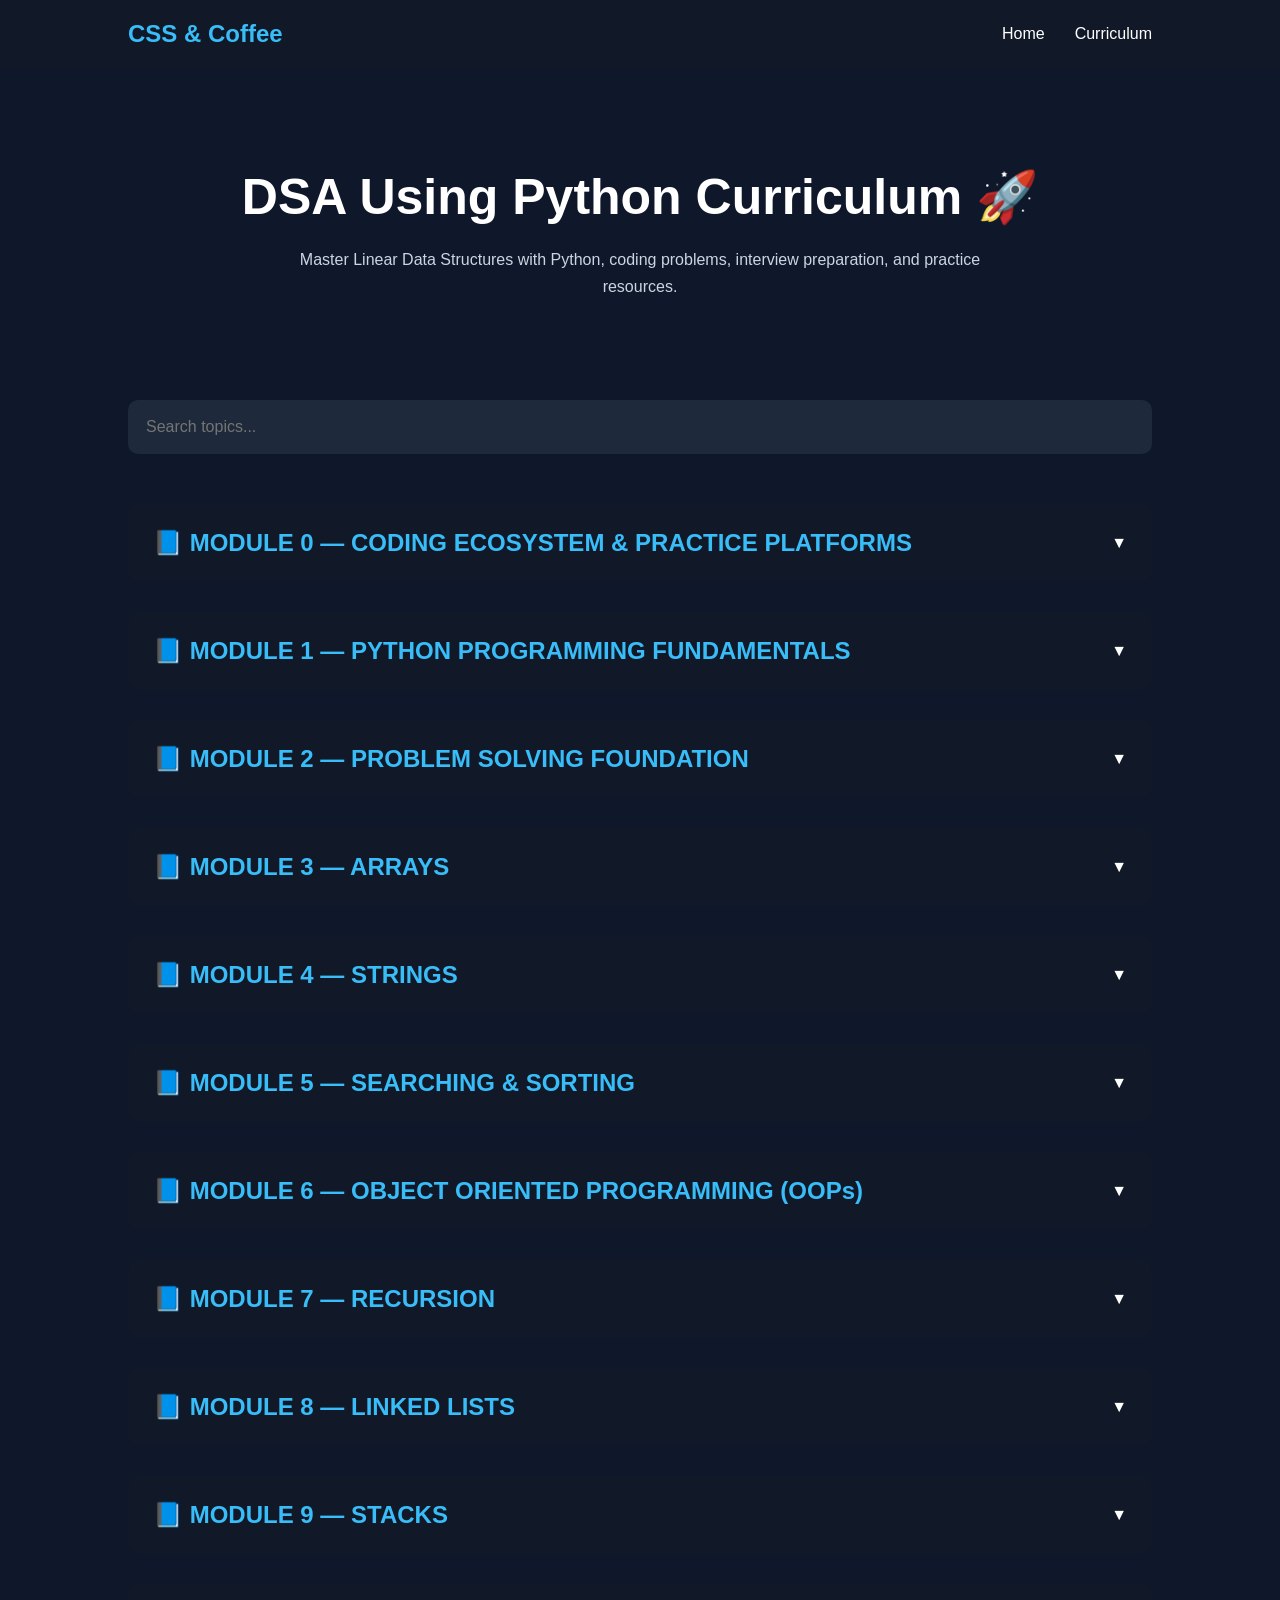
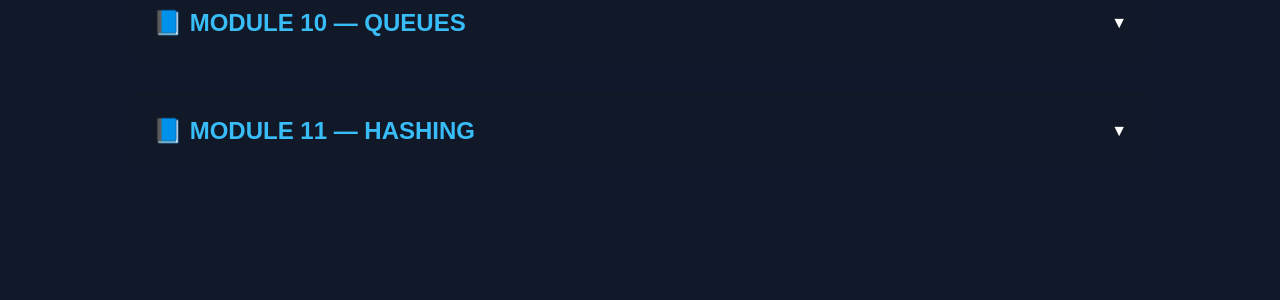
==== circulum.html @ c06bf8b6 "circulum website" ====
<!DOCTYPE html>
<html lang="en">
<head>
    <meta charset="UTF-8">
    <meta name="viewport" content="width=device-width, initial-scale=1.0">
    <title>Curriculum | DSA Using Python</title>

    <link rel="stylesheet" href="style.css">
</head>
<body>

    <!-- NAVBAR -->

    <nav class="navbar">

        <div class="logo">
            CSS & Coffee
        </div>

        <ul class="nav-links">
            <li><a href="index.html">Home</a></li>
            <li><a href="#">Curriculum</a></li>
        </ul>

    </nav>

    <!-- HEADER -->

    <section class="curriculum-header">

        <h1>DSA Using Python Curriculum 🚀</h1>

        <p>
            Master Linear Data Structures with Python,
            coding problems, interview preparation,
            and practice resources.
        </p>

    </section>

    <!-- SEARCH -->

    <section class="search-section">

        <input 
            type="text"
            id="searchInput"
            placeholder="Search topics..."
        >

    </section>

    <!-- CURRICULUM CONTAINER -->

    <section class="curriculum-container" id="curriculumContainer">

    </section>

    <script src="script.js"></script>

</body>
</html>
---- style.css ----
*{
    margin: 0;
    padding: 0;
    box-sizing: border-box;
}

body{
    font-family: Arial, Helvetica, sans-serif;
    background-color: #0f172a;
    color: white;
}

/* NAVBAR */

.navbar{
    display: flex;
    justify-content: space-between;
    align-items: center;

    padding: 20px 10%;
    background-color: #111827;

    position: sticky;
    top: 0;
}

.logo{
    font-size: 24px;
    font-weight: bold;
    color: #38bdf8;
}

.nav-links{
    display: flex;
    gap: 30px;
    list-style: none;
}

.nav-links a{
    color: white;
    text-decoration: none;
    transition: 0.3s;
}

.nav-links a:hover{
    color: #38bdf8;
}

/* HERO */

.hero{
    height: 90vh;

    display: flex;
    justify-content: center;
    align-items: center;

    text-align: center;
    padding: 0 10%;
}

.hero-content h1{
    font-size: 60px;
    margin-bottom: 20px;
}

.hero-content p{
    font-size: 20px;
    color: #cbd5e1;
    max-width: 800px;
    margin: auto;
    line-height: 1.7;
}

.hero-buttons{
    margin-top: 40px;

    display: flex;
    justify-content: center;
    gap: 20px;
}

.btn{
    padding: 14px 28px;
    border-radius: 8px;
    text-decoration: none;
    font-weight: bold;
}

.primary-btn{
    background-color: #38bdf8;
    color: black;
}

.secondary-btn{
    border: 2px solid #38bdf8;
    color: white;
}

/* FEATURES */

.features{
    padding: 100px 10%;
}

.features h2{
    text-align: center;
    font-size: 40px;
    margin-bottom: 60px;
}

.feature-grid{
    display: grid;
    grid-template-columns: repeat(auto-fit,minmax(250px,1fr));
    gap: 30px;
}

.feature-card{
    background-color: #1e293b;
    padding: 40px 30px;
    border-radius: 12px;
    transition: 0.3s;
}

.feature-card:hover{
    transform: translateY(-10px);
}

.feature-card h3{
    margin-bottom: 15px;
    color: #38bdf8;
}

/* PREVIEW */

.preview{
    padding: 100px 10%;
}

.preview h2{
    text-align: center;
    font-size: 40px;
    margin-bottom: 60px;
}

.preview-grid{
    display: grid;
    grid-template-columns: repeat(auto-fit,minmax(250px,1fr));
    gap: 30px;
}

.preview-card{
    background-color: #1e293b;
    padding: 40px;
    border-radius: 12px;
    text-align: center;
    transition: 0.3s;
}

.preview-card:hover{
    transform: scale(1.05);
}

.preview-card h3{
    color: #38bdf8;
}

/* FOOTER */

.footer{
    text-align: center;
    padding: 30px;
    background-color: #111827;
    color: #94a3b8;
}

/* RESPONSIVE */

@media(max-width:768px){

    .navbar{
        flex-direction: column;
        gap: 20px;
    }

    .hero-content h1{
        font-size: 40px;
    }

    .hero-buttons{
        flex-direction: column;
    }

}




/* CURRICULUM PAGE */

.curriculum-header{
    padding: 100px 10%;
    text-align: center;
}

.curriculum-header h1{
    font-size: 50px;
    margin-bottom: 20px;
}

.curriculum-header p{
    color: #cbd5e1;
    max-width: 700px;
    margin: auto;
    line-height: 1.7;
}

.search-section{
    padding: 0 10% 50px;
}

.search-section input{
    width: 100%;
    padding: 18px;

    border: none;
    border-radius: 10px;

    background-color: #1e293b;
    color: white;

    font-size: 16px;
}

.curriculum-container{
    padding: 0 10% 100px;
}

.module-card{
    background-color: #1e293b;
    border-radius: 12px;
    margin-bottom: 30px;
    overflow: hidden;
}

.module-header{
    padding: 25px;
    cursor: pointer;

    display: flex;
    justify-content: space-between;
    align-items: center;

    background-color: #111827;
}

.module-header h2{
    font-size: 24px;
    color: #38bdf8;
}

.module-content{
    display: none;
    padding: 30px;
}

.topic{
    margin-bottom: 30px;
}

.topic h3{
    margin-bottom: 15px;
    color: #f8fafc;
}

.topic ul{
    margin-left: 20px;
    color: #cbd5e1;
    line-height: 1.8;
}

.problem-section{
    margin-top: 15px;
}

.problem-badge{
    display: inline-block;

    padding: 6px 12px;
    border-radius: 20px;

    background-color: #38bdf8;
    color: black;

    font-size: 14px;
    margin-right: 10px;
    margin-top: 10px;
}

.rotate{
    transform: rotate(180deg);
}
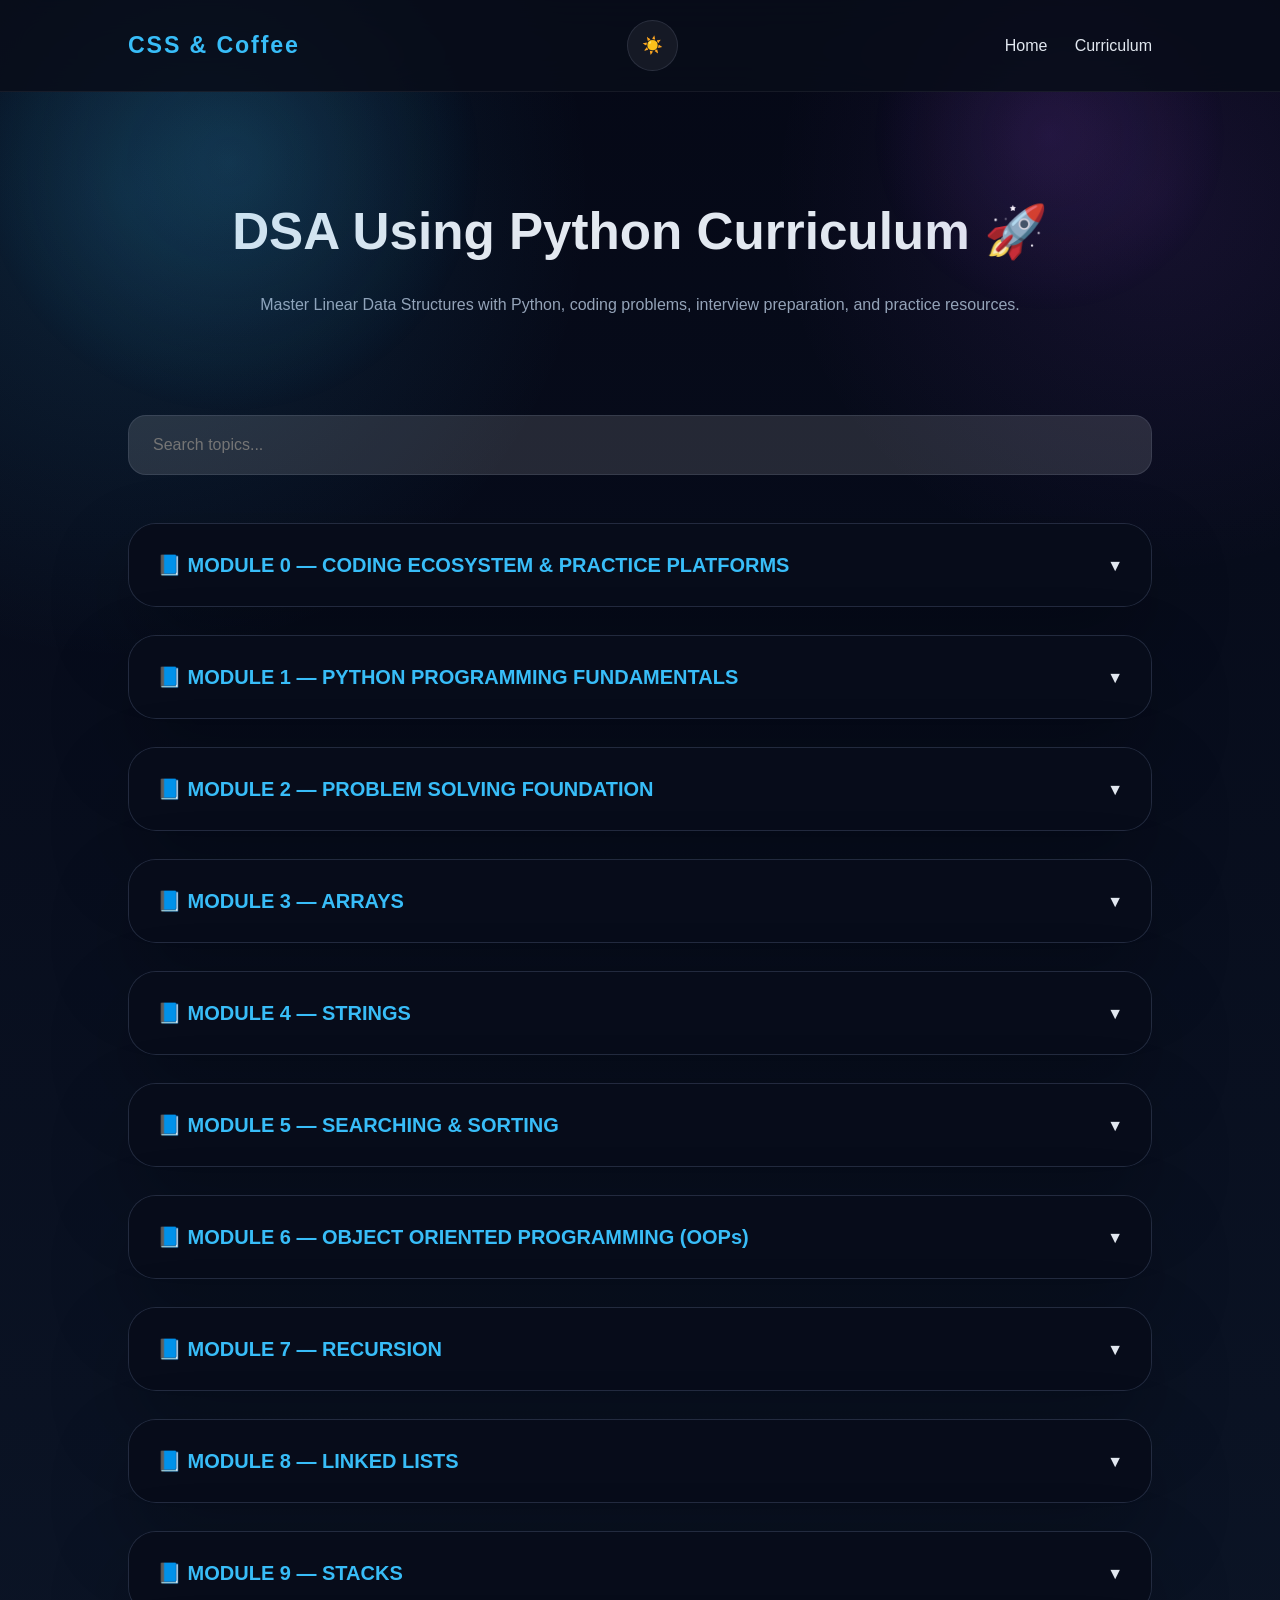
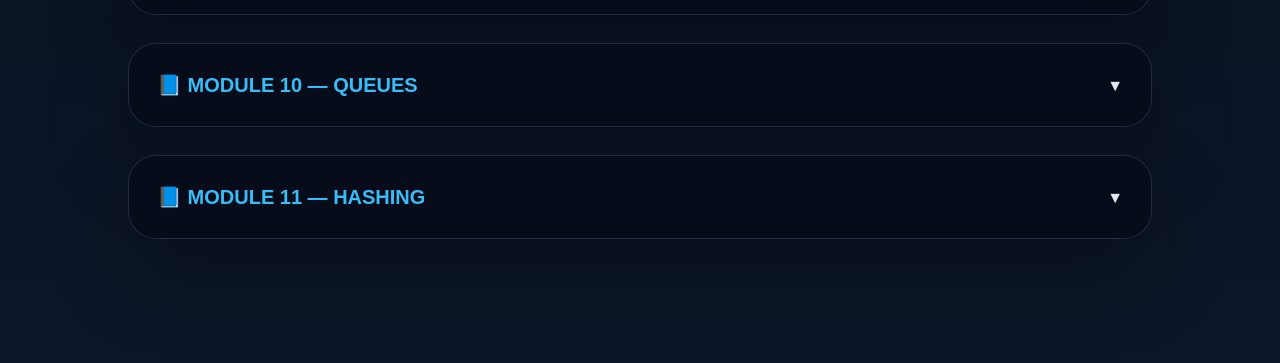
==== commit cb2f002d: "changed the style and updates" ====
--- a/circulum.html
+++ b/circulum.html
@@ -16,6 +16,8 @@
         <div class="logo">
             CSS & Coffee
         </div>
+
+        <button id="themeToggle" class="theme-toggle" aria-label="Toggle theme">🌙</button>
 
         <ul class="nav-links">
             <li><a href="index.html">Home</a></li>
--- a/style.css
+++ b/style.css
@@ -1,303 +1,469 @@
-*{
+:root {
+    --bg: #050816;
+    --bg-alt: #0c1628;
+    --surface: rgba(8, 14, 27, 0.92);
+    --surface-soft: rgba(15, 23, 42, 0.82);
+    --surface-strong: rgba(8, 13, 26, 0.98);
+    --accent: #38bdf8;
+    --accent-strong: #7dd3fc;
+    --text: #e2e8f0;
+    --muted: #94a3b8;
+    --border: rgba(148, 163, 184, 0.16);
+    --shadow: 0 35px 80px rgba(0, 0, 0, 0.25);
+    --radius: 26px;
+}
+
+body.light-theme {
+    --bg: #f7f4ef;
+    --bg-alt: #ffffff;
+    --surface: rgba(255, 255, 255, 0.92);
+    --surface-soft: rgba(255, 255, 255, 0.82);
+    --surface-strong: rgba(243, 238, 231, 0.98);
+    --accent: #fb923c;
+    --accent-strong: #f97316;
+    --text: #1f2937;
+    --muted: #545f7a;
+    --border: rgba(148, 163, 184, 0.18);
+    --shadow: 0 28px 70px rgba(15, 23, 42, 0.12);
+}
+
+* {
     margin: 0;
     padding: 0;
     box-sizing: border-box;
 }
 
-body{
-    font-family: Arial, Helvetica, sans-serif;
-    background-color: #0f172a;
-    color: white;
-}
-
-/* NAVBAR */
-
-.navbar{
+html {
+    scroll-behavior: smooth;
+}
+
+body {
+    min-height: 100vh;
+    font-family: "Inter", "Segoe UI", Arial, Helvetica, sans-serif;
+    color: var(--text);
+    background: radial-gradient(circle at 10% 10%, rgba(56, 189, 248, 0.14), transparent 22%),
+        radial-gradient(circle at 90% 10%, rgba(168, 85, 247, 0.10), transparent 18%),
+        linear-gradient(180deg, var(--bg) 0%, var(--bg-alt) 100%);
+    line-height: 1.7;
+}
+
+body.light-theme {
+    background: radial-gradient(circle at 15% 15%, rgba(251, 146, 60, 0.14), transparent 22%),
+        radial-gradient(circle at 90% 15%, rgba(251, 146, 60, 0.08), transparent 18%),
+        linear-gradient(180deg, var(--bg) 0%, var(--bg-alt) 100%);
+}
+
+body::before {
+    content: "";
+    position: fixed;
+    inset: 0;
+    pointer-events: none;
+    background: radial-gradient(circle at 18% 18%, rgba(56, 189, 248, 0.18), transparent 20%),
+        radial-gradient(circle at 82% 15%, rgba(168, 85, 247, 0.14), transparent 14%);
+    opacity: 0.9;
+}
+
+body.light-theme::before {
+    background: radial-gradient(circle at 18% 18%, rgba(251, 146, 60, 0.16), transparent 20%),
+        radial-gradient(circle at 82% 15%, rgba(251, 146, 60, 0.08), transparent 14%);
+}
+
+button,
+a {
+    font-family: inherit;
+}
+
+.navbar {
     display: flex;
     justify-content: space-between;
     align-items: center;
-
-    padding: 20px 10%;
-    background-color: #111827;
-
+    flex-wrap: wrap;
+    gap: 1rem;
+    padding: 1.25rem 10%;
     position: sticky;
     top: 0;
-}
-
-.logo{
-    font-size: 24px;
-    font-weight: bold;
-    color: #38bdf8;
-}
-
-.nav-links{
-    display: flex;
-    gap: 30px;
+    z-index: 30;
+    background: rgba(8, 13, 26, 0.88);
+    backdrop-filter: blur(18px);
+    border-bottom: 1px solid rgba(255, 255, 255, 0.06);
+}
+
+body.light-theme .navbar {
+    background: rgba(255, 255, 255, 0.92);
+    border-color: rgba(15, 23, 42, 0.08);
+}
+
+.logo {
+    font-size: 1.45rem;
+    font-weight: 800;
+    letter-spacing: 0.08em;
+    color: var(--accent);
+}
+
+.nav-links {
+    display: flex;
+    gap: 1.7rem;
     list-style: none;
-}
-
-.nav-links a{
-    color: white;
+    flex-wrap: wrap;
+    align-items: center;
+}
+
+.nav-links a {
+    color: var(--text);
     text-decoration: none;
-    transition: 0.3s;
-}
-
-.nav-links a:hover{
-    color: #38bdf8;
-}
-
-/* HERO */
-
-.hero{
-    height: 90vh;
-
+    font-weight: 500;
+    transition: color 0.25s ease, transform 0.25s ease;
+}
+
+body.light-theme .nav-links a {
+    color: var(--text);
+}
+
+.nav-links a:hover {
+    color: var(--accent);
+    transform: translateY(-1px);
+}
+
+.theme-toggle {
+    min-width: 3.2rem;
+    min-height: 3.2rem;
+    border: 1px solid var(--border);
+    border-radius: 999px;
+    background: rgba(255, 255, 255, 0.06);
+    color: var(--text);
+    cursor: pointer;
+    font-size: 1.05rem;
+    transition: transform 0.2s ease, background 0.2s ease, border-color 0.2s ease;
+}
+
+body.light-theme .theme-toggle {
+    background: rgba(15, 23, 42, 0.07);
+}
+
+.theme-toggle:hover {
+    transform: translateY(-2px);
+    border-color: var(--accent);
+}
+
+.hero {
+    min-height: calc(100vh - 96px);
     display: flex;
     justify-content: center;
     align-items: center;
-
+    padding: 3rem 10%;
+    position: relative;
+    overflow: hidden;
+}
+
+.hero::before {
+    content: "";
+    position: absolute;
+    inset: 0;
+    background: radial-gradient(circle at 35% 20%, rgba(56, 189, 248, 0.18), transparent 18%),
+        radial-gradient(circle at 70% 10%, rgba(168, 85, 247, 0.12), transparent 15%);
+    pointer-events: none;
+}
+
+body.light-theme .hero::before {
+    background: radial-gradient(circle at 35% 20%, rgba(251, 146, 60, 0.16), transparent 18%),
+        radial-gradient(circle at 70% 10%, rgba(251, 146, 60, 0.09), transparent 15%);
+}
+
+.hero-content {
+    position: relative;
+    z-index: 1;
+    max-width: 780px;
     text-align: center;
-    padding: 0 10%;
-}
-
-.hero-content h1{
-    font-size: 60px;
-    margin-bottom: 20px;
-}
-
-.hero-content p{
-    font-size: 20px;
-    color: #cbd5e1;
-    max-width: 800px;
-    margin: auto;
-    line-height: 1.7;
-}
-
-.hero-buttons{
-    margin-top: 40px;
-
+}
+
+.hero-content h1 {
+    font-size: clamp(3rem, 5vw, 5.2rem);
+    line-height: 0.98;
+    margin-bottom: 1rem;
+    letter-spacing: -0.04em;
+}
+
+.hero-content p {
+    font-size: 1.15rem;
+    color: var(--muted);
+    max-width: 780px;
+    margin: 0 auto;
+    line-height: 1.85;
+}
+
+.hero-buttons {
+    margin-top: 2.5rem;
     display: flex;
     justify-content: center;
-    gap: 20px;
-}
-
-.btn{
-    padding: 14px 28px;
-    border-radius: 8px;
+    align-items: center;
+    gap: 1rem;
+    flex-wrap: wrap;
+}
+
+.btn {
+    padding: 1rem 1.9rem;
+    border-radius: 999px;
     text-decoration: none;
-    font-weight: bold;
-}
-
-.primary-btn{
-    background-color: #38bdf8;
-    color: black;
-}
-
-.secondary-btn{
-    border: 2px solid #38bdf8;
-    color: white;
-}
-
-/* FEATURES */
-
-.features{
-    padding: 100px 10%;
-}
-
-.features h2{
+    font-weight: 700;
+    min-width: 180px;
+    display: inline-flex;
+    justify-content: center;
+    align-items: center;
+    transition: transform 0.25s ease, box-shadow 0.25s ease, background 0.25s ease;
+}
+
+.primary-btn {
+    background: linear-gradient(135deg, var(--accent) 0%, var(--accent-strong) 100%);
+    color: var(--bg-alt);
+    box-shadow: 0 22px 45px rgba(59, 130, 246, 0.18);
+}
+
+.secondary-btn {
+    border: 1px solid rgba(255, 255, 255, 0.14);
+    color: var(--text);
+    background: rgba(255, 255, 255, 0.08);
+}
+
+body.light-theme .secondary-btn {
+    background: rgba(15, 23, 42, 0.06);
+    border-color: rgba(248, 113, 20, 0.18);
+}
+
+.btn:hover {
+    transform: translateY(-3px);
+}
+
+.features,
+.preview {
+    padding: 5.5rem 10%;
+}
+
+.features h2,
+.preview h2 {
     text-align: center;
-    font-size: 40px;
-    margin-bottom: 60px;
-}
-
-.feature-grid{
+    font-size: clamp(2.5rem, 4vw, 3.4rem);
+    margin-bottom: 2.5rem;
+    background: linear-gradient(90deg, var(--accent), var(--accent-strong));
+    -webkit-background-clip: text;
+    color: transparent;
+}
+
+.feature-grid,
+.preview-grid {
     display: grid;
-    grid-template-columns: repeat(auto-fit,minmax(250px,1fr));
-    gap: 30px;
-}
-
-.feature-card{
-    background-color: #1e293b;
-    padding: 40px 30px;
-    border-radius: 12px;
-    transition: 0.3s;
-}
-
-.feature-card:hover{
+    grid-template-columns: repeat(auto-fit, minmax(250px, 1fr));
+    gap: 1.5rem;
+}
+
+.feature-card,
+.preview-card {
+    background: var(--surface-soft);
+    border: 1px solid var(--border);
+    border-radius: var(--radius);
+    padding: 2.25rem;
+    box-shadow: var(--shadow);
+    transition: transform 0.3s ease, filter 0.3s ease, border-color 0.3s ease;
+}
+
+.feature-card:hover,
+.preview-card:hover {
     transform: translateY(-10px);
-}
-
-.feature-card h3{
-    margin-bottom: 15px;
-    color: #38bdf8;
-}
-
-/* PREVIEW */
-
-.preview{
-    padding: 100px 10%;
-}
-
-.preview h2{
+    filter: brightness(1.04);
+    border-color: rgba(248, 113, 20, 0.22);
+}
+
+.feature-card h3,
+.preview-card h3 {
+    margin-bottom: 1rem;
+    color: var(--accent);
+    font-size: 1.4rem;
+}
+
+.feature-card p {
+    color: var(--muted);
+    line-height: 1.85;
+}
+
+.preview-card {
+    display: flex;
+    align-items: center;
+    justify-content: center;
     text-align: center;
-    font-size: 40px;
-    margin-bottom: 60px;
-}
-
-.preview-grid{
-    display: grid;
-    grid-template-columns: repeat(auto-fit,minmax(250px,1fr));
-    gap: 30px;
-}
-
-.preview-card{
-    background-color: #1e293b;
-    padding: 40px;
-    border-radius: 12px;
+    min-height: 190px;
+}
+
+.preview-card h3 {
+    max-width: 280px;
+    margin: 0 auto;
+}
+
+.footer {
     text-align: center;
-    transition: 0.3s;
-}
-
-.preview-card:hover{
-    transform: scale(1.05);
-}
-
-.preview-card h3{
-    color: #38bdf8;
-}
-
-/* FOOTER */
-
-.footer{
+    padding: 2rem 10%;
+    background: rgba(8, 13, 26, 0.94);
+    border-top: 1px solid rgba(255, 255, 255, 0.05);
+    color: var(--muted);
+}
+
+body.light-theme .footer {
+    background: rgba(255, 255, 255, 0.92);
+    color: var(--muted);
+    border-top-color: rgba(15, 23, 42, 0.08);
+}
+
+.footer p {
+    max-width: 760px;
+    margin: 0 auto;
+}
+
+@media (max-width: 900px) {
+    .navbar,
+    .features,
+    .preview,
+    .hero,
+    .curriculum-header,
+    .search-section,
+    .curriculum-container {
+        padding-left: 6%;
+        padding-right: 6%;
+    }
+}
+
+@media (max-width: 768px) {
+    .navbar {
+        flex-direction: column;
+        gap: 1rem;
+        align-items: stretch;
+        padding: 1rem 6%;
+    }
+
+    .nav-links {
+        justify-content: center;
+    }
+
+    .hero-content h1 {
+        font-size: 3.2rem;
+    }
+
+    .hero-buttons {
+        flex-direction: column;
+    }
+}
+
+@media (max-width: 560px) {
+    .feature-grid,
+    .preview-grid {
+        grid-template-columns: 1fr;
+    }
+}
+
+/* CURRICULUM PAGE */
+
+.curriculum-header {
+    padding: 6rem 10%;
     text-align: center;
-    padding: 30px;
-    background-color: #111827;
-    color: #94a3b8;
-}
-
-/* RESPONSIVE */
-
-@media(max-width:768px){
-
-    .navbar{
-        flex-direction: column;
-        gap: 20px;
-    }
-
-    .hero-content h1{
-        font-size: 40px;
-    }
-
-    .hero-buttons{
-        flex-direction: column;
-    }
-
-}
-
-
-
-
-/* CURRICULUM PAGE */
-
-.curriculum-header{
-    padding: 100px 10%;
-    text-align: center;
-}
-
-.curriculum-header h1{
-    font-size: 50px;
-    margin-bottom: 20px;
-}
-
-.curriculum-header p{
-    color: #cbd5e1;
-    max-width: 700px;
-    margin: auto;
-    line-height: 1.7;
-}
-
-.search-section{
-    padding: 0 10% 50px;
-}
-
-.search-section input{
+}
+
+.curriculum-header h1 {
+    font-size: clamp(2.8rem, 4vw, 4rem);
+    margin-bottom: 1rem;
+}
+
+.curriculum-header p {
+    color: var(--muted);
+    max-width: 760px;
+    margin: 0 auto;
+    line-height: 1.75;
+}
+
+.search-section {
+    padding: 0 10% 3rem;
+}
+
+.search-section input {
     width: 100%;
-    padding: 18px;
-
-    border: none;
-    border-radius: 10px;
-
-    background-color: #1e293b;
-    color: white;
-
-    font-size: 16px;
-}
-
-.curriculum-container{
-    padding: 0 10% 100px;
-}
-
-.module-card{
-    background-color: #1e293b;
-    border-radius: 12px;
-    margin-bottom: 30px;
+    padding: 1.25rem 1.5rem;
+    border: 1px solid var(--border);
+    border-radius: 18px;
+    background-color: rgba(255, 255, 255, 0.12);
+    color: var(--text);
+    font-size: 1rem;
+    outline: none;
+    transition: border-color 0.25s ease, box-shadow 0.25s ease;
+}
+
+body.light-theme .search-section input {
+    background-color: rgba(15, 23, 42, 0.06);
+}
+
+.search-section input:focus {
+    border-color: var(--accent);
+    box-shadow: 0 0 0 4px rgba(248, 113, 20, 0.12);
+}
+
+.curriculum-container {
+    padding: 0 10% 6rem;
+}
+
+.module-card {
+    background: var(--surface-soft);
+    border-radius: 28px;
+    margin-bottom: 1.75rem;
     overflow: hidden;
-}
-
-.module-header{
-    padding: 25px;
+    border: 1px solid var(--border);
+    box-shadow: var(--shadow);
+}
+
+.module-header {
+    padding: 1.5rem 1.75rem;
     cursor: pointer;
-
     display: flex;
     justify-content: space-between;
     align-items: center;
-
-    background-color: #111827;
-}
-
-.module-header h2{
-    font-size: 24px;
-    color: #38bdf8;
-}
-
-.module-content{
+    background: var(--surface-strong);
+}
+
+.module-header h2 {
+    font-size: 1.25rem;
+    color: var(--accent);
+}
+
+.module-content {
     display: none;
-    padding: 30px;
-}
-
-.topic{
-    margin-bottom: 30px;
-}
-
-.topic h3{
-    margin-bottom: 15px;
-    color: #f8fafc;
-}
-
-.topic ul{
-    margin-left: 20px;
-    color: #cbd5e1;
+    padding: 2rem;
+    border-top: 1px solid rgba(148, 163, 184, 0.08);
+}
+
+.topic {
+    margin-bottom: 2rem;
+}
+
+.topic h3 {
+    margin-bottom: 0.85rem;
+    color: var(--text);
+}
+
+.topic ul {
+    margin-left: 1.25rem;
+    color: var(--muted);
     line-height: 1.8;
 }
 
-.problem-section{
-    margin-top: 15px;
-}
-
-.problem-badge{
+.problem-section {
+    margin-top: 1rem;
+}
+
+.problem-badge {
     display: inline-block;
-
-    padding: 6px 12px;
-    border-radius: 20px;
-
-    background-color: #38bdf8;
-    color: black;
-
-    font-size: 14px;
-    margin-right: 10px;
-    margin-top: 10px;
-}
-
-.rotate{
+    padding: 0.55rem 1rem;
+    border-radius: 999px;
+    background: linear-gradient(135deg, var(--accent), var(--accent-strong));
+    color: var(--bg-alt);
+    font-size: 0.9rem;
+    margin-right: 0.75rem;
+    margin-top: 0.75rem;
+}
+
+.rotate {
     transform: rotate(180deg);
 }
-
